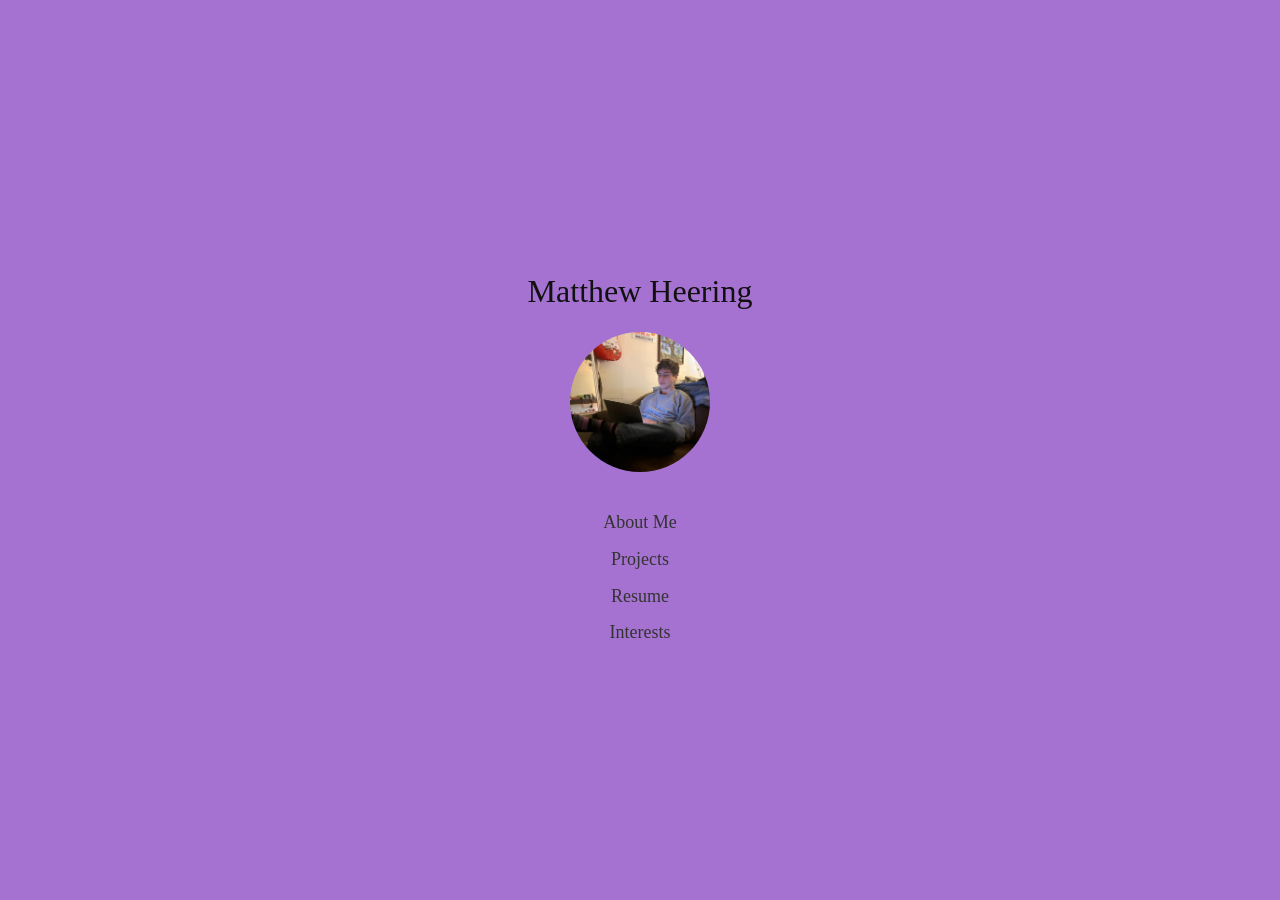
==== index.html @ 8bcc4b4b "fluids project" ====
<!DOCTYPE html>
<html lang="en">
<head>
  <meta charset="UTF-8">
  <title>Matthew Heering</title>

  <style>
    body {
      margin: 0;
      height: 100vh;
      display: flex;
      justify-content: center;
      align-items: center;
      font-family: "Times New Roman", Times, serif;
      background-color: #a672d1;
      color: #111;
      line-height: 1.6;
    }

    .container {
      text-align: center;
    }

    h1 {
      font-weight: 500;
      margin-bottom: 15px;
    }

    .headshot {
      width: 140px;
      height: 140px;
      object-fit: cover;
      border-radius: 50%;
      margin-bottom: 20px;
    }

    a {
      display: block;
      margin: 8px 0;
      text-decoration: none;
      color: #333;
      font-size: 18px;
      transition: 0.2s;
    }

    a:hover {
      color: #0077cc;
    }
  </style>
</head>

<body>
  <div class="container">
    <h1>Matthew Heering</h1>

    
    <img src="coding.jpeg" alt="Matthew Heering" class="headshot">

    <a href="about.html">About Me</a>
    <a href="projects/index.html">Projects</a>
    <a href="Resume/resume.html">Resume</a>
    <a href="interests.html">Interests</a>
  </div>
</body>
</html>
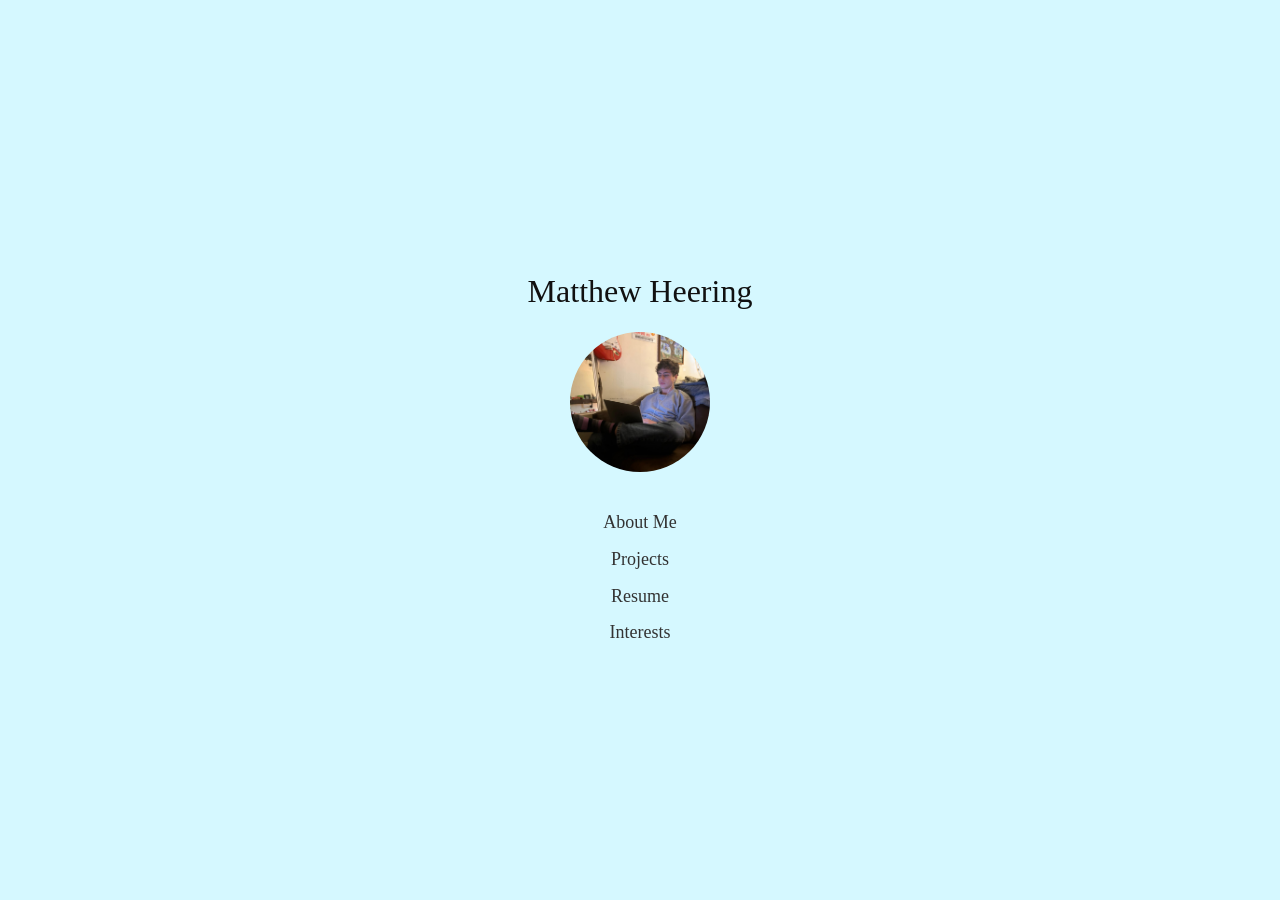
==== commit 713bb325: "photos" ====
--- a/index.html
+++ b/index.html
@@ -12,7 +12,7 @@
       justify-content: center;
       align-items: center;
       font-family: "Times New Roman", Times, serif;
-      background-color: #a672d1;
+      background-color: #d5f8ff;
       color: #111;
       line-height: 1.6;
     }
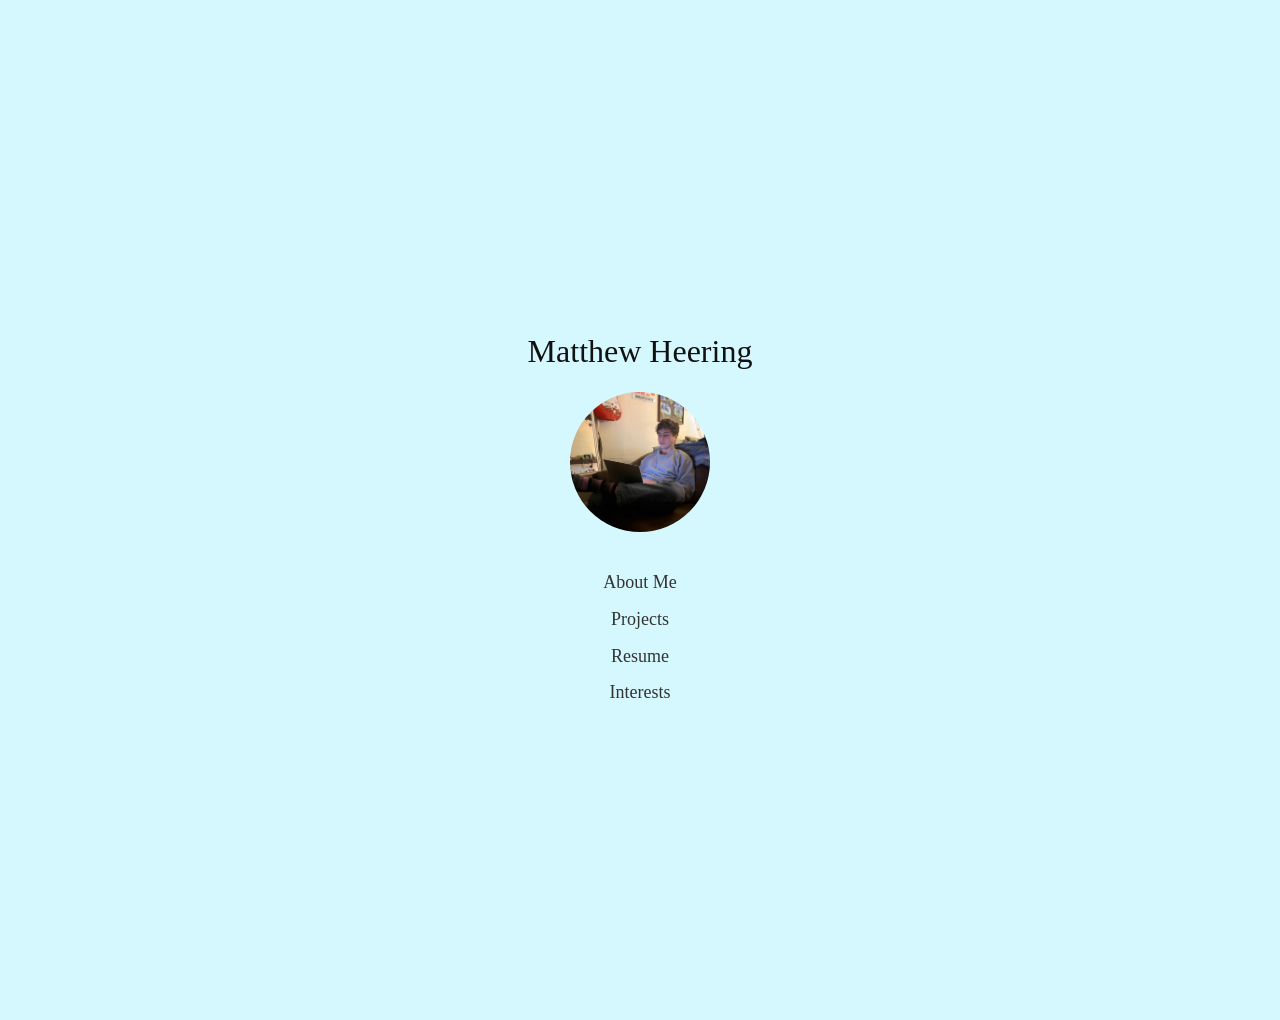
==== commit a7d20aaa: "sizing" ====
--- a/index.html
+++ b/index.html
@@ -7,7 +7,7 @@
   <style>
     body {
       margin: 0;
-      height: 100vh;
+      padding: 60px 20px;
       display: flex;
       justify-content: center;
       align-items: center;
@@ -15,6 +15,7 @@
       background-color: #d5f8ff;
       color: #111;
       line-height: 1.6;
+      min-height: 100vh;
     }
 
     .container {
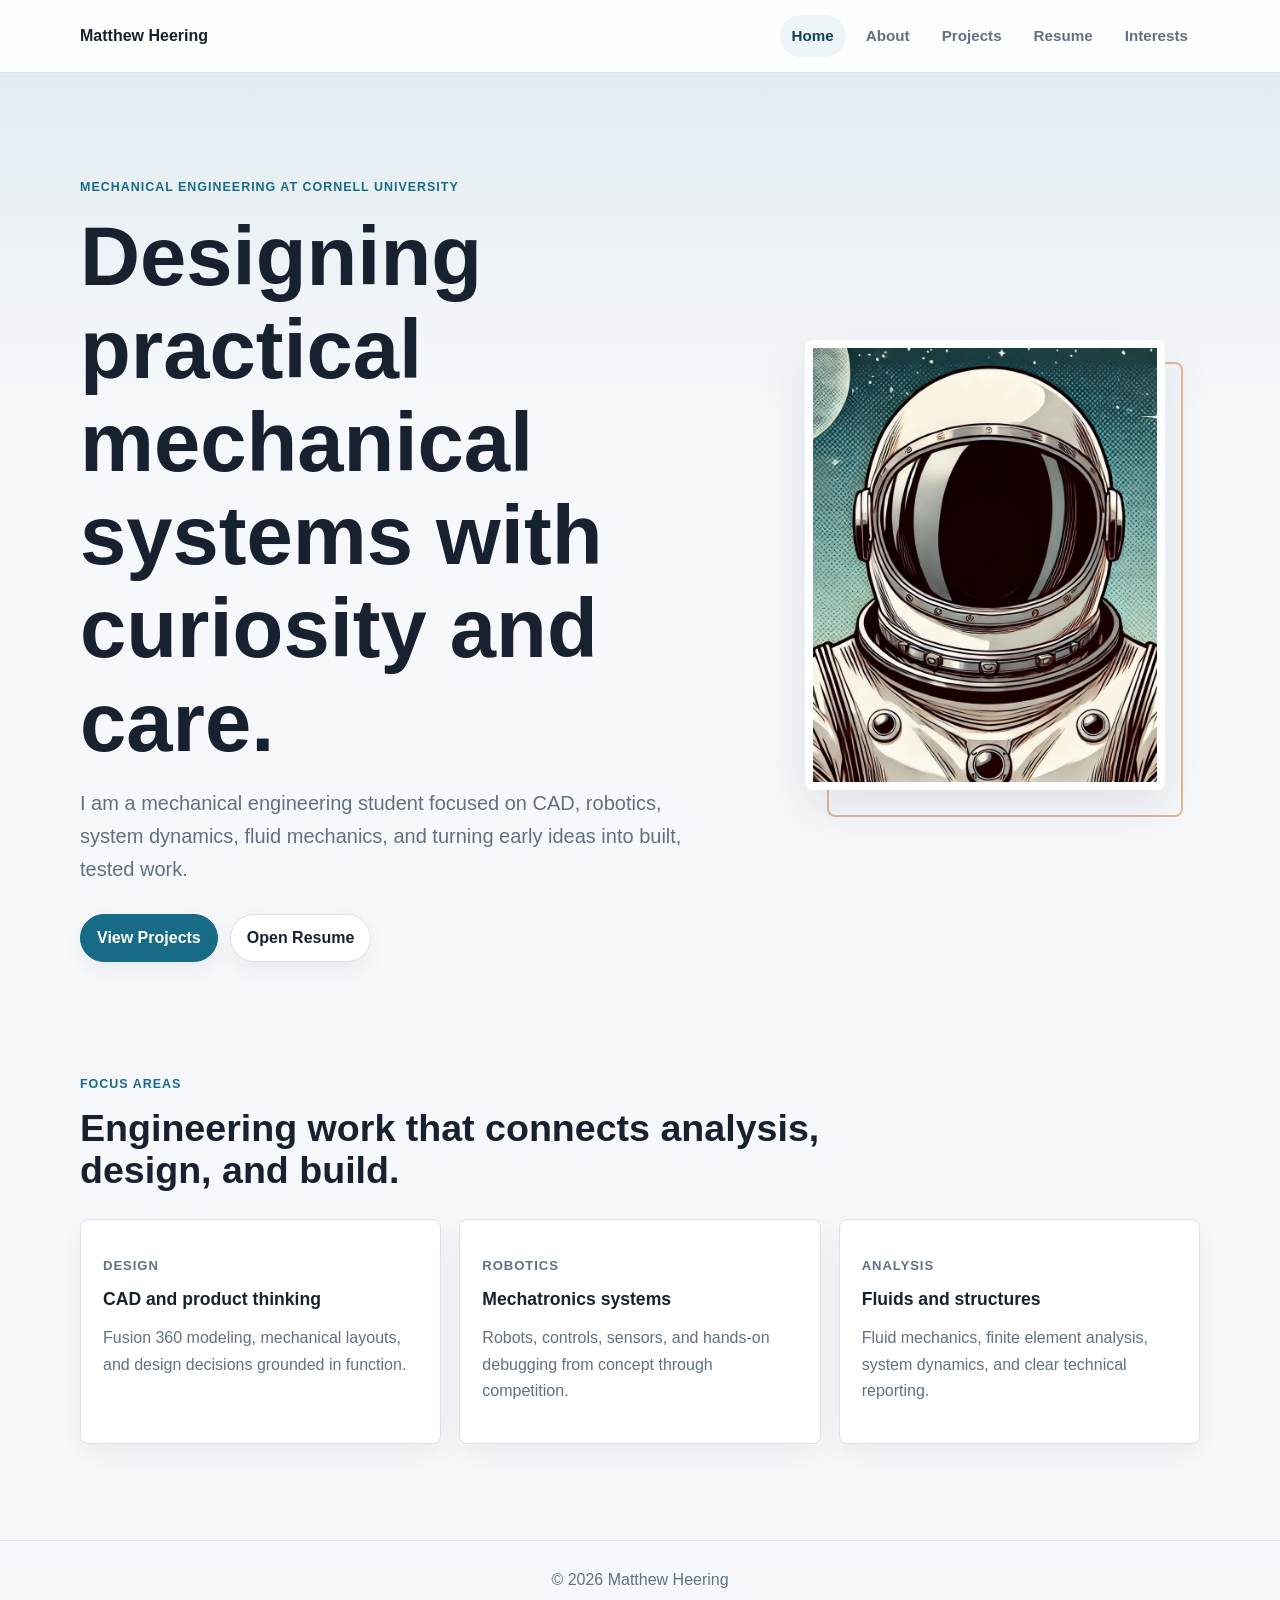
==== commit b80d3759: "Update" ====
--- a/index.html
+++ b/index.html
@@ -2,65 +2,68 @@
 <html lang="en">
 <head>
   <meta charset="UTF-8">
-  <title>Matthew Heering</title>
+  <meta name="viewport" content="width=device-width, initial-scale=1.0">
+  <title>Matthew Heering | Mechanical Engineering Portfolio</title>
+  <link rel="stylesheet" href="assets/css/main.css">
+</head>
+<body>
+  <nav class="site-nav" aria-label="Primary navigation">
+    <div class="nav-inner">
+      <a class="brand" href="index.html">Matthew Heering</a>
+      <div class="nav-links">
+        <a class="active" href="index.html">Home</a>
+        <a href="about.html">About</a>
+        <a href="projects/index.html">Projects</a>
+        <a href="Resume/resume.html">Resume</a>
+        <a href="interests.html">Interests</a>
+      </div>
+    </div>
+  </nav>
 
-  <style>
-    body {
-      margin: 0;
-      padding: 60px 20px;
-      display: flex;
-      justify-content: center;
-      align-items: center;
-      font-family: "Times New Roman", Times, serif;
-      background-color: #d5f8ff;
-      color: #111;
-      line-height: 1.6;
-      min-height: 100vh;
-    }
+  <main class="page-shell">
+    <section class="hero">
+      <div>
+        <p class="eyebrow">Mechanical engineering at Cornell University</p>
+        <h1>Designing practical mechanical systems with curiosity and care.</h1>
+        <p class="lead">
+          I am a mechanical engineering student focused on CAD, robotics, system dynamics,
+          fluid mechanics, and turning early ideas into built, tested work.
+        </p>
+        <div class="hero-actions">
+          <a class="button primary" href="projects/index.html">View Projects</a>
+          <a class="button" href="Resume/resume.html">Open Resume</a>
+        </div>
+      </div>
+      <div class="portrait-wrap">
+        <img class="portrait" src="images/profile-pic.jpg" alt="Matthew Heering">
+      </div>
+    </section>
 
-    .container {
-      text-align: center;
-    }
+    <section class="section" aria-labelledby="focus-heading">
+      <div class="section-header">
+        <p class="eyebrow">Focus areas</p>
+        <h2 id="focus-heading">Engineering work that connects analysis, design, and build.</h2>
+      </div>
+      <div class="grid">
+        <article class="card">
+          <p class="meta">Design</p>
+          <h3>CAD and product thinking</h3>
+          <p>Fusion 360 modeling, mechanical layouts, and design decisions grounded in function.</p>
+        </article>
+        <article class="card">
+          <p class="meta">Robotics</p>
+          <h3>Mechatronics systems</h3>
+          <p>Robots, controls, sensors, and hands-on debugging from concept through competition.</p>
+        </article>
+        <article class="card">
+          <p class="meta">Analysis</p>
+          <h3>Fluids and structures</h3>
+          <p>Fluid mechanics, finite element analysis, system dynamics, and clear technical reporting.</p>
+        </article>
+      </div>
+    </section>
+  </main>
 
-    h1 {
-      font-weight: 500;
-      margin-bottom: 15px;
-    }
-
-    .headshot {
-      width: 140px;
-      height: 140px;
-      object-fit: cover;
-      border-radius: 50%;
-      margin-bottom: 20px;
-    }
-
-    a {
-      display: block;
-      margin: 8px 0;
-      text-decoration: none;
-      color: #333;
-      font-size: 18px;
-      transition: 0.2s;
-    }
-
-    a:hover {
-      color: #0077cc;
-    }
-  </style>
-</head>
-
-<body>
-  <div class="container">
-    <h1>Matthew Heering</h1>
-
-    
-    <img src="coding.jpeg" alt="Matthew Heering" class="headshot">
-
-    <a href="about.html">About Me</a>
-    <a href="projects/index.html">Projects</a>
-    <a href="Resume/resume.html">Resume</a>
-    <a href="interests.html">Interests</a>
-  </div>
+  <footer class="site-footer">&copy; 2026 Matthew Heering</footer>
 </body>
-</html>+</html>
--- a/assets/css/main.css
+++ b/assets/css/main.css
@@ -0,0 +1,345 @@
+:root {
+  --bg: #f6f8fb;
+  --surface: #ffffff;
+  --surface-strong: #eef5f8;
+  --ink: #18212f;
+  --muted: #617083;
+  --line: #dbe3ea;
+  --brand: #176b87;
+  --brand-dark: #0d4256;
+  --accent: #cf7b35;
+  --shadow: 0 18px 50px rgba(24, 33, 47, 0.1);
+  --radius: 8px;
+}
+
+* {
+  box-sizing: border-box;
+}
+
+html {
+  scroll-behavior: smooth;
+}
+
+body {
+  margin: 0;
+  min-height: 100vh;
+  font-family: Inter, "Segoe UI", Arial, sans-serif;
+  color: var(--ink);
+  background:
+    linear-gradient(180deg, rgba(23, 107, 135, 0.1), transparent 420px),
+    var(--bg);
+  line-height: 1.65;
+}
+
+img,
+iframe {
+  max-width: 100%;
+}
+
+a {
+  color: var(--brand);
+  text-decoration: none;
+}
+
+a:hover {
+  color: var(--brand-dark);
+}
+
+.site-nav {
+  position: sticky;
+  top: 0;
+  z-index: 10;
+  background: rgba(255, 255, 255, 0.92);
+  border-bottom: 1px solid var(--line);
+  backdrop-filter: blur(14px);
+}
+
+.nav-inner {
+  width: min(1120px, calc(100% - 32px));
+  min-height: 72px;
+  margin: 0 auto;
+  display: flex;
+  align-items: center;
+  justify-content: space-between;
+  gap: 24px;
+}
+
+.brand {
+  font-weight: 800;
+  color: var(--ink);
+  letter-spacing: 0;
+}
+
+.nav-links {
+  display: flex;
+  align-items: center;
+  gap: 8px;
+  flex-wrap: wrap;
+  justify-content: flex-end;
+}
+
+.nav-links a {
+  padding: 8px 12px;
+  border-radius: 999px;
+  color: var(--muted);
+  font-size: 0.95rem;
+  font-weight: 650;
+}
+
+.nav-links a:hover,
+.nav-links a.active {
+  color: var(--brand-dark);
+  background: var(--surface-strong);
+}
+
+.page-shell {
+  width: min(1120px, calc(100% - 32px));
+  margin: 0 auto;
+  padding: 56px 0;
+}
+
+.hero {
+  display: grid;
+  grid-template-columns: minmax(0, 1.2fr) minmax(260px, 0.8fr);
+  gap: 44px;
+  align-items: center;
+  min-height: calc(100vh - 72px);
+  padding: 48px 0 72px;
+}
+
+.eyebrow {
+  margin: 0 0 12px;
+  color: var(--brand);
+  font-weight: 800;
+  text-transform: uppercase;
+  letter-spacing: 0.08em;
+  font-size: 0.78rem;
+}
+
+h1,
+h2,
+h3 {
+  line-height: 1.12;
+  letter-spacing: 0;
+}
+
+h1 {
+  margin: 0 0 18px;
+  font-size: clamp(2.45rem, 7vw, 5.2rem);
+}
+
+h2 {
+  margin: 0 0 16px;
+  font-size: clamp(1.55rem, 3vw, 2.35rem);
+}
+
+h3 {
+  margin: 0 0 8px;
+  font-size: 1.1rem;
+}
+
+.lead {
+  max-width: 680px;
+  margin: 0;
+  color: var(--muted);
+  font-size: clamp(1.05rem, 2vw, 1.25rem);
+}
+
+.hero-actions,
+.action-row {
+  display: flex;
+  gap: 12px;
+  flex-wrap: wrap;
+  margin-top: 28px;
+}
+
+.button {
+  display: inline-flex;
+  align-items: center;
+  justify-content: center;
+  min-height: 44px;
+  padding: 10px 16px;
+  border: 1px solid var(--line);
+  border-radius: 999px;
+  background: var(--surface);
+  color: var(--ink);
+  font-weight: 750;
+  box-shadow: 0 8px 24px rgba(24, 33, 47, 0.06);
+}
+
+.button.primary {
+  background: var(--brand);
+  border-color: var(--brand);
+  color: #fff;
+}
+
+.button:hover {
+  transform: translateY(-1px);
+  box-shadow: 0 12px 30px rgba(24, 33, 47, 0.1);
+}
+
+.portrait-wrap {
+  justify-self: center;
+  position: relative;
+}
+
+.portrait-wrap::after {
+  content: "";
+  position: absolute;
+  inset: 22px -18px -18px 22px;
+  border: 2px solid rgba(207, 123, 53, 0.5);
+  border-radius: var(--radius);
+  z-index: -1;
+}
+
+.portrait {
+  width: min(360px, 78vw);
+  aspect-ratio: 4 / 5;
+  object-fit: cover;
+  border-radius: var(--radius);
+  border: 8px solid var(--surface);
+  box-shadow: var(--shadow);
+}
+
+.section {
+  padding: 40px 0;
+}
+
+.section-header {
+  max-width: 760px;
+  margin-bottom: 28px;
+}
+
+.grid {
+  display: grid;
+  grid-template-columns: repeat(3, minmax(0, 1fr));
+  gap: 18px;
+}
+
+.project-grid {
+  grid-template-columns: repeat(2, minmax(0, 1fr));
+}
+
+.card,
+.project-card {
+  display: block;
+  height: 100%;
+  background: var(--surface);
+  border: 1px solid var(--line);
+  border-radius: var(--radius);
+  overflow: hidden;
+  color: var(--ink);
+  box-shadow: 0 10px 30px rgba(24, 33, 47, 0.06);
+}
+
+.card {
+  padding: 22px;
+}
+
+.card p,
+.project-card p,
+.prose p {
+  color: var(--muted);
+}
+
+.project-card img {
+  width: 100%;
+  aspect-ratio: 16 / 10;
+  object-fit: cover;
+  display: block;
+}
+
+.project-card-body {
+  padding: 18px;
+}
+
+.project-card:hover,
+.card:hover {
+  transform: translateY(-4px);
+  box-shadow: var(--shadow);
+}
+
+.meta {
+  color: var(--accent);
+  font-weight: 800;
+  font-size: 0.82rem;
+  text-transform: uppercase;
+  letter-spacing: 0.07em;
+}
+
+.prose {
+  max-width: 780px;
+  margin: 0 auto;
+  font-size: 1.05rem;
+}
+
+.prose h1 {
+  font-size: clamp(2rem, 5vw, 3.6rem);
+}
+
+.project-hero-image,
+.project-image {
+  width: 100%;
+  margin: 26px 0;
+  border-radius: var(--radius);
+  border: 1px solid var(--line);
+  box-shadow: var(--shadow);
+}
+
+.image-stack img {
+  width: 100%;
+  margin: 12px 0 24px;
+  border: 1px solid var(--line);
+  border-radius: var(--radius);
+  background: #fff;
+}
+
+.pdf-frame,
+.resume-frame {
+  width: 100%;
+  min-height: 78vh;
+  border: 1px solid var(--line);
+  border-radius: var(--radius);
+  background: #fff;
+  box-shadow: var(--shadow);
+}
+
+.site-footer {
+  border-top: 1px solid var(--line);
+  padding: 26px 16px;
+  color: var(--muted);
+  text-align: center;
+}
+
+@media (max-width: 760px) {
+  .nav-inner {
+    min-height: auto;
+    padding: 16px 0;
+    align-items: flex-start;
+    flex-direction: column;
+    gap: 12px;
+  }
+
+  .nav-links {
+    justify-content: flex-start;
+  }
+
+  .hero {
+    grid-template-columns: 1fr;
+    min-height: auto;
+    padding-top: 36px;
+  }
+
+  .portrait-wrap {
+    justify-self: start;
+  }
+
+  .grid,
+  .project-grid {
+    grid-template-columns: 1fr;
+  }
+
+  .page-shell {
+    padding: 36px 0;
+  }
+}
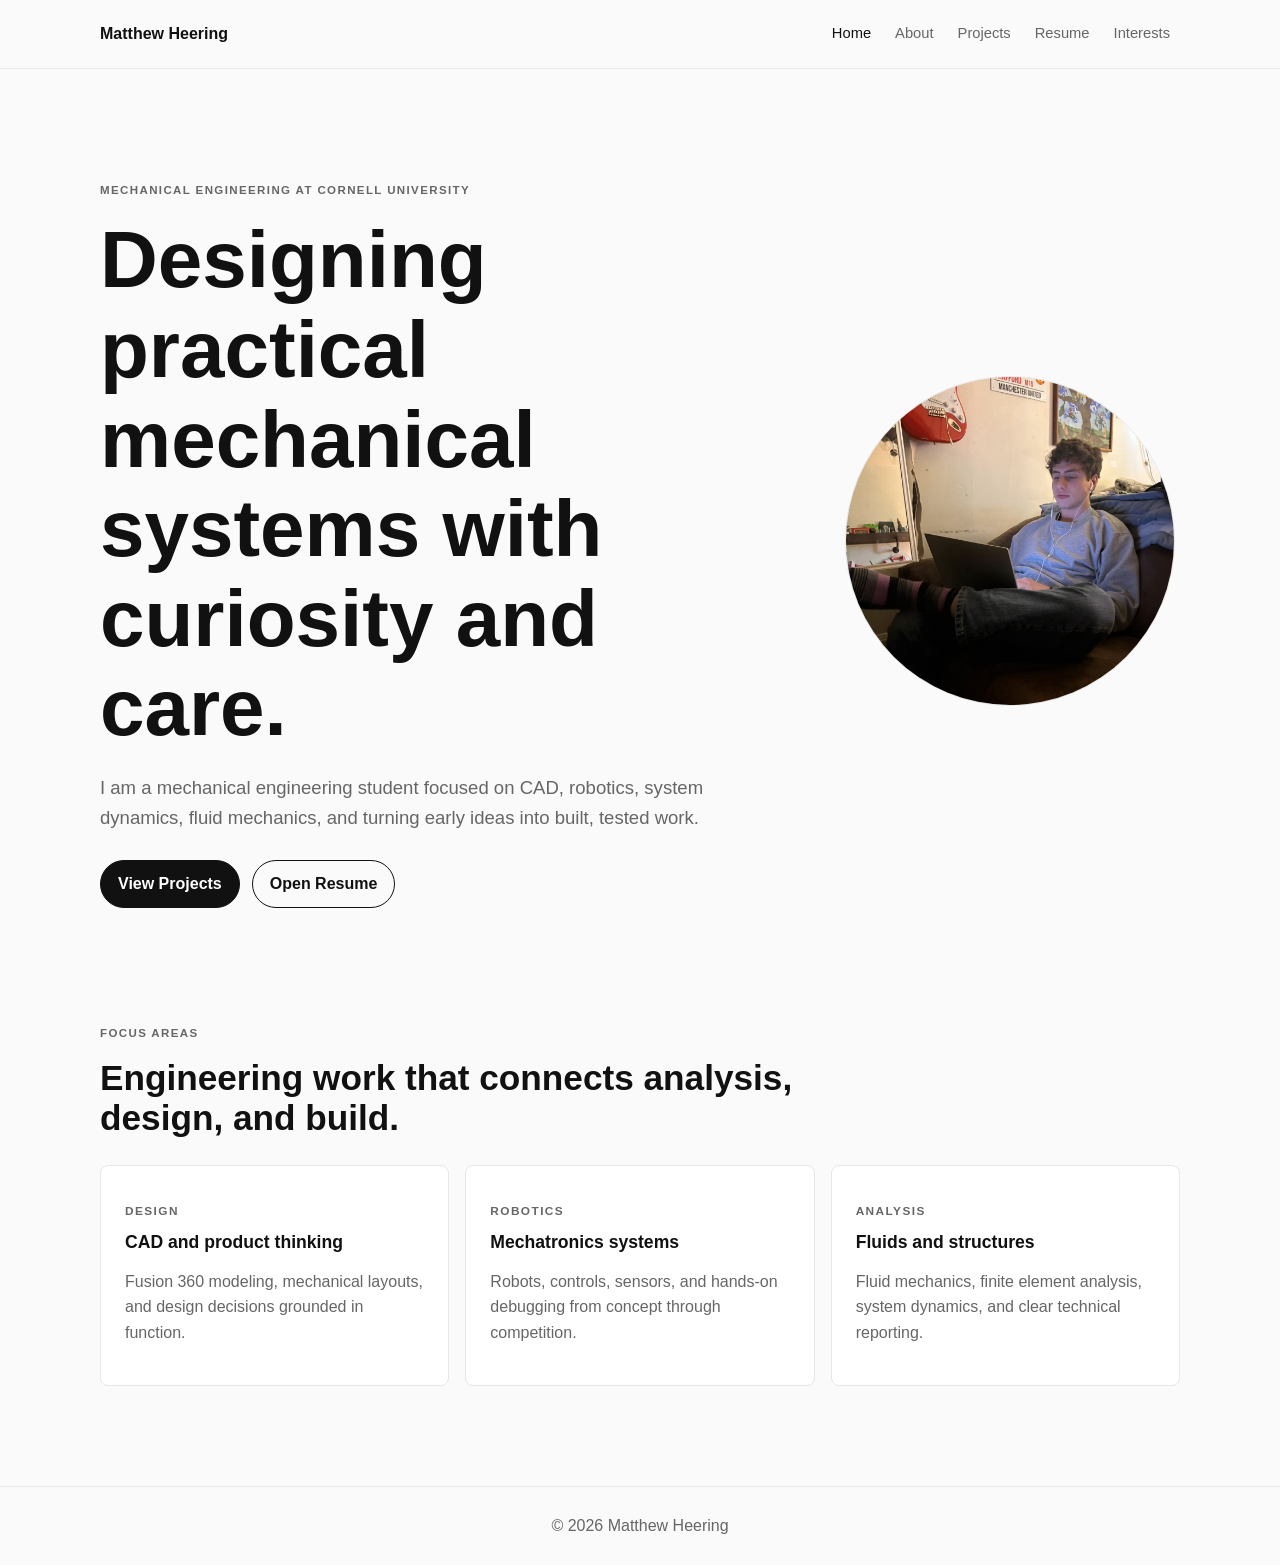
==== commit b678b82b: "mibimalist" ====
--- a/index.html
+++ b/index.html
@@ -35,7 +35,7 @@
         </div>
       </div>
       <div class="portrait-wrap">
-        <img class="portrait" src="images/profile-pic.jpg" alt="Matthew Heering">
+        <img class="portrait" src="coding.jpeg" alt="Matthew Heering">
       </div>
     </section>
 
--- a/assets/css/main.css
+++ b/assets/css/main.css
@@ -1,14 +1,14 @@
 :root {
-  --bg: #f6f8fb;
+  --bg: #fafafa;
   --surface: #ffffff;
-  --surface-strong: #eef5f8;
-  --ink: #18212f;
-  --muted: #617083;
-  --line: #dbe3ea;
-  --brand: #176b87;
-  --brand-dark: #0d4256;
-  --accent: #cf7b35;
-  --shadow: 0 18px 50px rgba(24, 33, 47, 0.1);
+  --surface-strong: #f2f2f2;
+  --ink: #111111;
+  --muted: #666666;
+  --line: #e7e7e7;
+  --brand: #111111;
+  --brand-dark: #000000;
+  --accent: #8a8a8a;
+  --shadow: 0 18px 45px rgba(0, 0, 0, 0.06);
   --radius: 8px;
 }
 
@@ -25,10 +25,8 @@
   min-height: 100vh;
   font-family: Inter, "Segoe UI", Arial, sans-serif;
   color: var(--ink);
-  background:
-    linear-gradient(180deg, rgba(23, 107, 135, 0.1), transparent 420px),
-    var(--bg);
-  line-height: 1.65;
+  background: var(--bg);
+  line-height: 1.6;
 }
 
 img,
@@ -49,14 +47,14 @@
   position: sticky;
   top: 0;
   z-index: 10;
-  background: rgba(255, 255, 255, 0.92);
+  background: rgba(250, 250, 250, 0.9);
   border-bottom: 1px solid var(--line);
-  backdrop-filter: blur(14px);
+  backdrop-filter: blur(16px);
 }
 
 .nav-inner {
-  width: min(1120px, calc(100% - 32px));
-  min-height: 72px;
+  width: min(1080px, calc(100% - 40px));
+  min-height: 68px;
   margin: 0 auto;
   display: flex;
   align-items: center;
@@ -65,7 +63,7 @@
 }
 
 .brand {
-  font-weight: 800;
+  font-weight: 700;
   color: var(--ink);
   letter-spacing: 0;
 }
@@ -73,47 +71,47 @@
 .nav-links {
   display: flex;
   align-items: center;
-  gap: 8px;
+  gap: 4px;
   flex-wrap: wrap;
   justify-content: flex-end;
 }
 
 .nav-links a {
-  padding: 8px 12px;
+  padding: 7px 10px;
   border-radius: 999px;
   color: var(--muted);
-  font-size: 0.95rem;
-  font-weight: 650;
+  font-size: 0.92rem;
+  font-weight: 500;
 }
 
 .nav-links a:hover,
 .nav-links a.active {
-  color: var(--brand-dark);
-  background: var(--surface-strong);
+  color: var(--ink);
+  background: transparent;
 }
 
 .page-shell {
-  width: min(1120px, calc(100% - 32px));
+  width: min(1080px, calc(100% - 40px));
   margin: 0 auto;
-  padding: 56px 0;
+  padding: 56px 0 64px;
 }
 
 .hero {
   display: grid;
-  grid-template-columns: minmax(0, 1.2fr) minmax(260px, 0.8fr);
-  gap: 44px;
+  grid-template-columns: minmax(0, 1fr) minmax(220px, 340px);
+  gap: 72px;
   align-items: center;
-  min-height: calc(100vh - 72px);
-  padding: 48px 0 72px;
+  min-height: calc(100vh - 68px);
+  padding: 56px 0 80px;
 }
 
 .eyebrow {
-  margin: 0 0 12px;
-  color: var(--brand);
-  font-weight: 800;
+  margin: 0 0 16px;
+  color: var(--muted);
+  font-weight: 600;
   text-transform: uppercase;
-  letter-spacing: 0.08em;
-  font-size: 0.78rem;
+  letter-spacing: 0.12em;
+  font-size: 0.72rem;
 }
 
 h1,
@@ -124,25 +122,28 @@
 }
 
 h1 {
-  margin: 0 0 18px;
-  font-size: clamp(2.45rem, 7vw, 5.2rem);
+  margin: 0 0 20px;
+  font-size: clamp(2.45rem, 7vw, 5rem);
+  font-weight: 720;
 }
 
 h2 {
   margin: 0 0 16px;
-  font-size: clamp(1.55rem, 3vw, 2.35rem);
+  font-size: clamp(1.45rem, 3vw, 2.2rem);
+  font-weight: 680;
 }
 
 h3 {
   margin: 0 0 8px;
   font-size: 1.1rem;
+  font-weight: 680;
 }
 
 .lead {
   max-width: 680px;
   margin: 0;
   color: var(--muted);
-  font-size: clamp(1.05rem, 2vw, 1.25rem);
+  font-size: clamp(1rem, 2vw, 1.16rem);
 }
 
 .hero-actions,
@@ -158,51 +159,42 @@
   align-items: center;
   justify-content: center;
   min-height: 44px;
-  padding: 10px 16px;
-  border: 1px solid var(--line);
+  padding: 10px 17px;
+  border: 1px solid var(--ink);
   border-radius: 999px;
-  background: var(--surface);
-  color: var(--ink);
-  font-weight: 750;
-  box-shadow: 0 8px 24px rgba(24, 33, 47, 0.06);
+  background: transparent;
+  color: var(--ink);
+  font-weight: 600;
+  box-shadow: none;
 }
 
 .button.primary {
-  background: var(--brand);
-  border-color: var(--brand);
+  background: var(--ink);
+  border-color: var(--ink);
   color: #fff;
 }
 
 .button:hover {
   transform: translateY(-1px);
-  box-shadow: 0 12px 30px rgba(24, 33, 47, 0.1);
+  box-shadow: none;
 }
 
 .portrait-wrap {
   justify-self: center;
-  position: relative;
-}
-
-.portrait-wrap::after {
-  content: "";
-  position: absolute;
-  inset: 22px -18px -18px 22px;
-  border: 2px solid rgba(207, 123, 53, 0.5);
-  border-radius: var(--radius);
-  z-index: -1;
 }
 
 .portrait {
-  width: min(360px, 78vw);
-  aspect-ratio: 4 / 5;
+  width: min(330px, 78vw);
+  aspect-ratio: 1;
   object-fit: cover;
-  border-radius: var(--radius);
-  border: 8px solid var(--surface);
-  box-shadow: var(--shadow);
+  border-radius: 50%;
+  border: 1px solid var(--line);
+  box-shadow: none;
+  filter: grayscale(8%);
 }
 
 .section {
-  padding: 40px 0;
+  padding: 36px 0;
 }
 
 .section-header {
@@ -213,7 +205,7 @@
 .grid {
   display: grid;
   grid-template-columns: repeat(3, minmax(0, 1fr));
-  gap: 18px;
+  gap: 16px;
 }
 
 .project-grid {
@@ -229,11 +221,11 @@
   border-radius: var(--radius);
   overflow: hidden;
   color: var(--ink);
-  box-shadow: 0 10px 30px rgba(24, 33, 47, 0.06);
+  box-shadow: none;
 }
 
 .card {
-  padding: 22px;
+  padding: 24px;
 }
 
 .card p,
@@ -250,21 +242,22 @@
 }
 
 .project-card-body {
-  padding: 18px;
+  padding: 20px;
 }
 
 .project-card:hover,
 .card:hover {
-  transform: translateY(-4px);
-  box-shadow: var(--shadow);
+  transform: translateY(-2px);
+  border-color: #cfcfcf;
+  box-shadow: none;
 }
 
 .meta {
   color: var(--accent);
-  font-weight: 800;
-  font-size: 0.82rem;
+  font-weight: 600;
+  font-size: 0.74rem;
   text-transform: uppercase;
-  letter-spacing: 0.07em;
+  letter-spacing: 0.12em;
 }
 
 .prose {
@@ -283,7 +276,7 @@
   margin: 26px 0;
   border-radius: var(--radius);
   border: 1px solid var(--line);
-  box-shadow: var(--shadow);
+  box-shadow: none;
 }
 
 .image-stack img {
@@ -301,7 +294,7 @@
   border: 1px solid var(--line);
   border-radius: var(--radius);
   background: #fff;
-  box-shadow: var(--shadow);
+  box-shadow: none;
 }
 
 .site-footer {
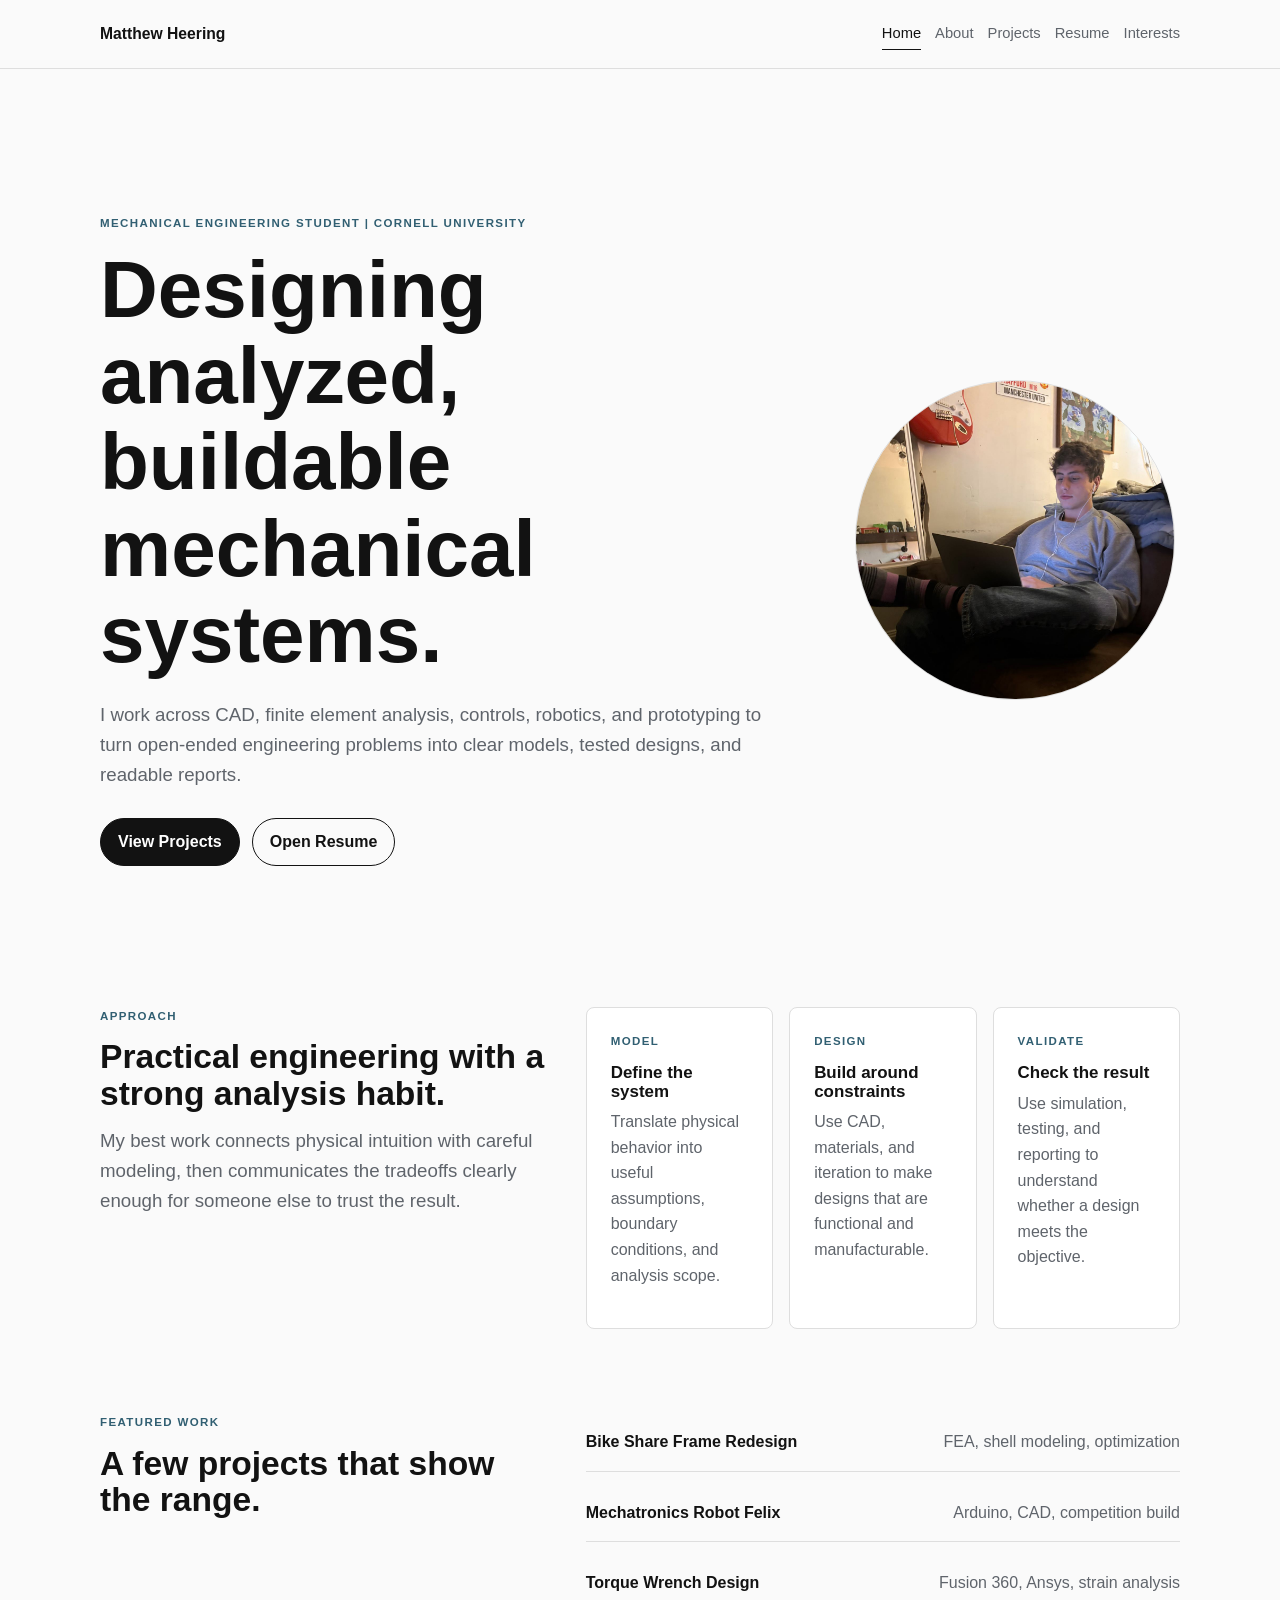
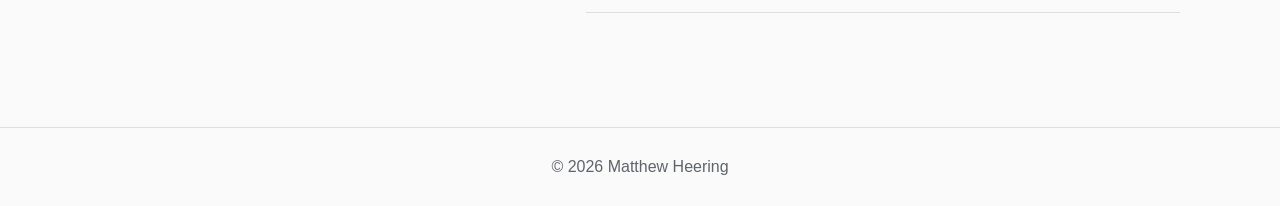
==== commit 361bf914: "Stylized" ====
--- a/index.html
+++ b/index.html
@@ -3,6 +3,7 @@
 <head>
   <meta charset="UTF-8">
   <meta name="viewport" content="width=device-width, initial-scale=1.0">
+  <meta name="description" content="Mechanical engineering portfolio for Matthew Heering, featuring CAD, FEA, robotics, fluid mechanics, and system dynamics projects.">
   <title>Matthew Heering | Mechanical Engineering Portfolio</title>
   <link rel="stylesheet" href="assets/css/main.css">
 </head>
@@ -21,13 +22,13 @@
   </nav>
 
   <main class="page-shell">
-    <section class="hero">
-      <div>
-        <p class="eyebrow">Mechanical engineering at Cornell University</p>
-        <h1>Designing practical mechanical systems with curiosity and care.</h1>
+    <section class="hero" aria-labelledby="home-heading">
+      <div class="hero-copy">
+        <p class="eyebrow">Mechanical engineering student | Cornell University</p>
+        <h1 id="home-heading">Designing analyzed, buildable mechanical systems.</h1>
         <p class="lead">
-          I am a mechanical engineering student focused on CAD, robotics, system dynamics,
-          fluid mechanics, and turning early ideas into built, tested work.
+          I work across CAD, finite element analysis, controls, robotics, and prototyping to turn
+          open-ended engineering problems into clear models, tested designs, and readable reports.
         </p>
         <div class="hero-actions">
           <a class="button primary" href="projects/index.html">View Projects</a>
@@ -39,27 +40,49 @@
       </div>
     </section>
 
-    <section class="section" aria-labelledby="focus-heading">
+    <section class="section split-section" aria-labelledby="approach-heading">
       <div class="section-header">
-        <p class="eyebrow">Focus areas</p>
-        <h2 id="focus-heading">Engineering work that connects analysis, design, and build.</h2>
+        <p class="eyebrow">Approach</p>
+        <h2 id="approach-heading">Practical engineering with a strong analysis habit.</h2>
+        <p class="lead">
+          My best work connects physical intuition with careful modeling, then communicates the
+          tradeoffs clearly enough for someone else to trust the result.
+        </p>
       </div>
       <div class="grid">
         <article class="card">
-          <p class="meta">Design</p>
-          <h3>CAD and product thinking</h3>
-          <p>Fusion 360 modeling, mechanical layouts, and design decisions grounded in function.</p>
+          <p class="meta">Model</p>
+          <h3>Define the system</h3>
+          <p>Translate physical behavior into useful assumptions, boundary conditions, and analysis scope.</p>
         </article>
         <article class="card">
-          <p class="meta">Robotics</p>
-          <h3>Mechatronics systems</h3>
-          <p>Robots, controls, sensors, and hands-on debugging from concept through competition.</p>
+          <p class="meta">Design</p>
+          <h3>Build around constraints</h3>
+          <p>Use CAD, materials, and iteration to make designs that are functional and manufacturable.</p>
         </article>
         <article class="card">
-          <p class="meta">Analysis</p>
-          <h3>Fluids and structures</h3>
-          <p>Fluid mechanics, finite element analysis, system dynamics, and clear technical reporting.</p>
+          <p class="meta">Validate</p>
+          <h3>Check the result</h3>
+          <p>Use simulation, testing, and reporting to understand whether a design meets the objective.</p>
         </article>
+      </div>
+    </section>
+
+    <section class="section split-section" aria-labelledby="featured-heading">
+      <div class="section-header">
+        <p class="eyebrow">Featured work</p>
+        <h2 id="featured-heading">A few projects that show the range.</h2>
+      </div>
+      <div class="link-list">
+        <a class="text-link" href="projects/Bike Share Simulation/index.html">
+          Bike Share Frame Redesign <span>FEA, shell modeling, optimization</span>
+        </a>
+        <a class="text-link" href="projects/Mechatronics-Robot/index.html">
+          Mechatronics Robot Felix <span>Arduino, CAD, competition build</span>
+        </a>
+        <a class="text-link" href="projects/Torque Wrench/index.html">
+          Torque Wrench Design <span>Fusion 360, Ansys, strain analysis</span>
+        </a>
       </div>
     </section>
   </main>
--- a/assets/css/main.css
+++ b/assets/css/main.css
@@ -1,15 +1,15 @@
 :root {
   --bg: #fafafa;
   --surface: #ffffff;
-  --surface-strong: #f2f2f2;
-  --ink: #111111;
-  --muted: #666666;
-  --line: #e7e7e7;
-  --brand: #111111;
-  --brand-dark: #000000;
-  --accent: #8a8a8a;
-  --shadow: 0 18px 45px rgba(0, 0, 0, 0.06);
+  --surface-muted: #f4f4f3;
+  --ink: #121212;
+  --muted: #5f646b;
+  --soft: #8b9097;
+  --line: #dedede;
+  --line-strong: #c8c8c8;
+  --accent: #315f72;
   --radius: 8px;
+  --max: 1080px;
 }
 
 * {
@@ -34,26 +34,36 @@
   max-width: 100%;
 }
 
+img {
+  display: block;
+}
+
 a {
-  color: var(--brand);
+  color: var(--ink);
   text-decoration: none;
 }
 
 a:hover {
-  color: var(--brand-dark);
+  color: var(--accent);
+}
+
+a:focus-visible,
+button:focus-visible {
+  outline: 2px solid var(--accent);
+  outline-offset: 4px;
 }
 
 .site-nav {
   position: sticky;
   top: 0;
   z-index: 10;
-  background: rgba(250, 250, 250, 0.9);
+  background: rgba(250, 250, 250, 0.92);
   border-bottom: 1px solid var(--line);
   backdrop-filter: blur(16px);
 }
 
 .nav-inner {
-  width: min(1080px, calc(100% - 40px));
+  width: min(var(--max), calc(100% - 40px));
   min-height: 68px;
   margin: 0 auto;
   display: flex;
@@ -63,87 +73,99 @@
 }
 
 .brand {
-  font-weight: 700;
-  color: var(--ink);
+  color: var(--ink);
+  font-size: 0.98rem;
+  font-weight: 720;
   letter-spacing: 0;
 }
 
 .nav-links {
   display: flex;
   align-items: center;
-  gap: 4px;
+  justify-content: flex-end;
+  gap: 14px;
   flex-wrap: wrap;
-  justify-content: flex-end;
 }
 
 .nav-links a {
-  padding: 7px 10px;
-  border-radius: 999px;
+  padding: 4px 0;
+  border-bottom: 1px solid transparent;
   color: var(--muted);
   font-size: 0.92rem;
-  font-weight: 500;
+  font-weight: 520;
 }
 
 .nav-links a:hover,
 .nav-links a.active {
-  color: var(--ink);
-  background: transparent;
+  border-color: var(--ink);
+  color: var(--ink);
 }
 
 .page-shell {
-  width: min(1080px, calc(100% - 40px));
+  width: min(var(--max), calc(100% - 40px));
   margin: 0 auto;
-  padding: 56px 0 64px;
+  padding: 64px 0 72px;
 }
 
 .hero {
+  min-height: calc(100vh - 68px);
+  padding: 54px 0 72px;
   display: grid;
-  grid-template-columns: minmax(0, 1fr) minmax(220px, 340px);
+  grid-template-columns: minmax(0, 1fr) minmax(220px, 330px);
   gap: 72px;
   align-items: center;
-  min-height: calc(100vh - 68px);
-  padding: 56px 0 80px;
-}
-
-.eyebrow {
-  margin: 0 0 16px;
-  color: var(--muted);
-  font-weight: 600;
+}
+
+.hero-copy {
+  max-width: 720px;
+}
+
+.eyebrow,
+.meta {
+  margin: 0 0 14px;
+  color: var(--accent);
+  font-size: 0.72rem;
+  font-weight: 680;
+  letter-spacing: 0.12em;
   text-transform: uppercase;
-  letter-spacing: 0.12em;
-  font-size: 0.72rem;
 }
 
 h1,
 h2,
 h3 {
-  line-height: 1.12;
+  margin-top: 0;
+  color: var(--ink);
+  line-height: 1.08;
   letter-spacing: 0;
 }
 
 h1 {
-  margin: 0 0 20px;
+  margin-bottom: 22px;
   font-size: clamp(2.45rem, 7vw, 5rem);
   font-weight: 720;
 }
 
 h2 {
-  margin: 0 0 16px;
-  font-size: clamp(1.45rem, 3vw, 2.2rem);
+  margin-bottom: 14px;
+  font-size: clamp(1.45rem, 3vw, 2.1rem);
   font-weight: 680;
 }
 
 h3 {
-  margin: 0 0 8px;
-  font-size: 1.1rem;
+  margin-bottom: 8px;
+  font-size: 1.06rem;
   font-weight: 680;
 }
 
+p {
+  margin-top: 0;
+}
+
 .lead {
-  max-width: 680px;
+  max-width: 700px;
   margin: 0;
   color: var(--muted);
-  font-size: clamp(1rem, 2vw, 1.16rem);
+  font-size: clamp(1rem, 2vw, 1.17rem);
 }
 
 .hero-actions,
@@ -156,27 +178,24 @@
 
 .button {
   display: inline-flex;
+  min-height: 44px;
   align-items: center;
   justify-content: center;
-  min-height: 44px;
   padding: 10px 17px;
   border: 1px solid var(--ink);
   border-radius: 999px;
   background: transparent;
   color: var(--ink);
-  font-weight: 600;
-  box-shadow: none;
+  font-weight: 620;
 }
 
 .button.primary {
   background: var(--ink);
-  border-color: var(--ink);
   color: #fff;
 }
 
 .button:hover {
   transform: translateY(-1px);
-  box-shadow: none;
 }
 
 .portrait-wrap {
@@ -184,22 +203,28 @@
 }
 
 .portrait {
-  width: min(330px, 78vw);
+  width: min(320px, 78vw);
   aspect-ratio: 1;
   object-fit: cover;
+  border: 1px solid var(--line);
   border-radius: 50%;
-  border: 1px solid var(--line);
-  box-shadow: none;
   filter: grayscale(8%);
 }
 
 .section {
-  padding: 36px 0;
+  padding: 42px 0;
 }
 
 .section-header {
   max-width: 760px;
   margin-bottom: 28px;
+}
+
+.split-section {
+  display: grid;
+  grid-template-columns: minmax(0, 0.75fr) minmax(0, 1fr);
+  gap: 40px;
+  align-items: start;
 }
 
 .grid {
@@ -213,32 +238,41 @@
 }
 
 .card,
-.project-card {
+.project-card,
+.fact {
   display: block;
   height: 100%;
-  background: var(--surface);
   border: 1px solid var(--line);
   border-radius: var(--radius);
+  background: var(--surface);
+  color: var(--ink);
   overflow: hidden;
-  color: var(--ink);
-  box-shadow: none;
-}
-
-.card {
+}
+
+.card,
+.fact {
   padding: 24px;
 }
 
 .card p,
 .project-card p,
+.fact p,
 .prose p {
   color: var(--muted);
+}
+
+.card .meta,
+.project-card .meta,
+.fact .meta,
+.prose .meta {
+  color: var(--accent);
 }
 
 .project-card img {
   width: 100%;
   aspect-ratio: 16 / 10;
   object-fit: cover;
-  display: block;
+  border-bottom: 1px solid var(--line);
 }
 
 .project-card-body {
@@ -247,41 +281,42 @@
 
 .project-card:hover,
 .card:hover {
+  border-color: var(--line-strong);
   transform: translateY(-2px);
-  border-color: #cfcfcf;
-  box-shadow: none;
-}
-
-.meta {
-  color: var(--accent);
-  font-weight: 600;
-  font-size: 0.74rem;
-  text-transform: uppercase;
-  letter-spacing: 0.12em;
 }
 
 .prose {
-  max-width: 780px;
+  max-width: 800px;
   margin: 0 auto;
   font-size: 1.05rem;
 }
 
 .prose h1 {
-  font-size: clamp(2rem, 5vw, 3.6rem);
+  font-size: clamp(2rem, 5vw, 3.55rem);
 }
 
 .project-hero-image,
 .project-image {
   width: 100%;
-  margin: 26px 0;
+  margin: 28px 0;
+  border: 1px solid var(--line);
   border-radius: var(--radius);
-  border: 1px solid var(--line);
-  box-shadow: none;
-}
-
-.image-stack img {
+  background: var(--surface);
+}
+
+.image-stack {
+  display: grid;
+  gap: 18px;
+}
+
+.result-block {
+  padding-top: 10px;
+  border-top: 1px solid var(--line);
+}
+
+.result-block img {
   width: 100%;
-  margin: 12px 0 24px;
+  margin-top: 12px;
   border: 1px solid var(--line);
   border-radius: var(--radius);
   background: #fff;
@@ -294,7 +329,26 @@
   border: 1px solid var(--line);
   border-radius: var(--radius);
   background: #fff;
-  box-shadow: none;
+}
+
+.link-list {
+  display: grid;
+  gap: 12px;
+}
+
+.text-link {
+  display: flex;
+  justify-content: space-between;
+  gap: 16px;
+  padding: 16px 0;
+  border-bottom: 1px solid var(--line);
+  color: var(--ink);
+  font-weight: 620;
+}
+
+.text-link span {
+  color: var(--muted);
+  font-weight: 460;
 }
 
 .site-footer {
@@ -304,7 +358,7 @@
   text-align: center;
 }
 
-@media (max-width: 760px) {
+@media (max-width: 820px) {
   .nav-inner {
     min-height: auto;
     padding: 16px 0;
@@ -317,8 +371,13 @@
     justify-content: flex-start;
   }
 
+  .hero,
+  .split-section {
+    grid-template-columns: 1fr;
+    gap: 32px;
+  }
+
   .hero {
-    grid-template-columns: 1fr;
     min-height: auto;
     padding-top: 36px;
   }
@@ -333,6 +392,11 @@
   }
 
   .page-shell {
-    padding: 36px 0;
-  }
-}
+    width: min(var(--max), calc(100% - 32px));
+    padding: 42px 0 56px;
+  }
+
+  .text-link {
+    display: block;
+  }
+}
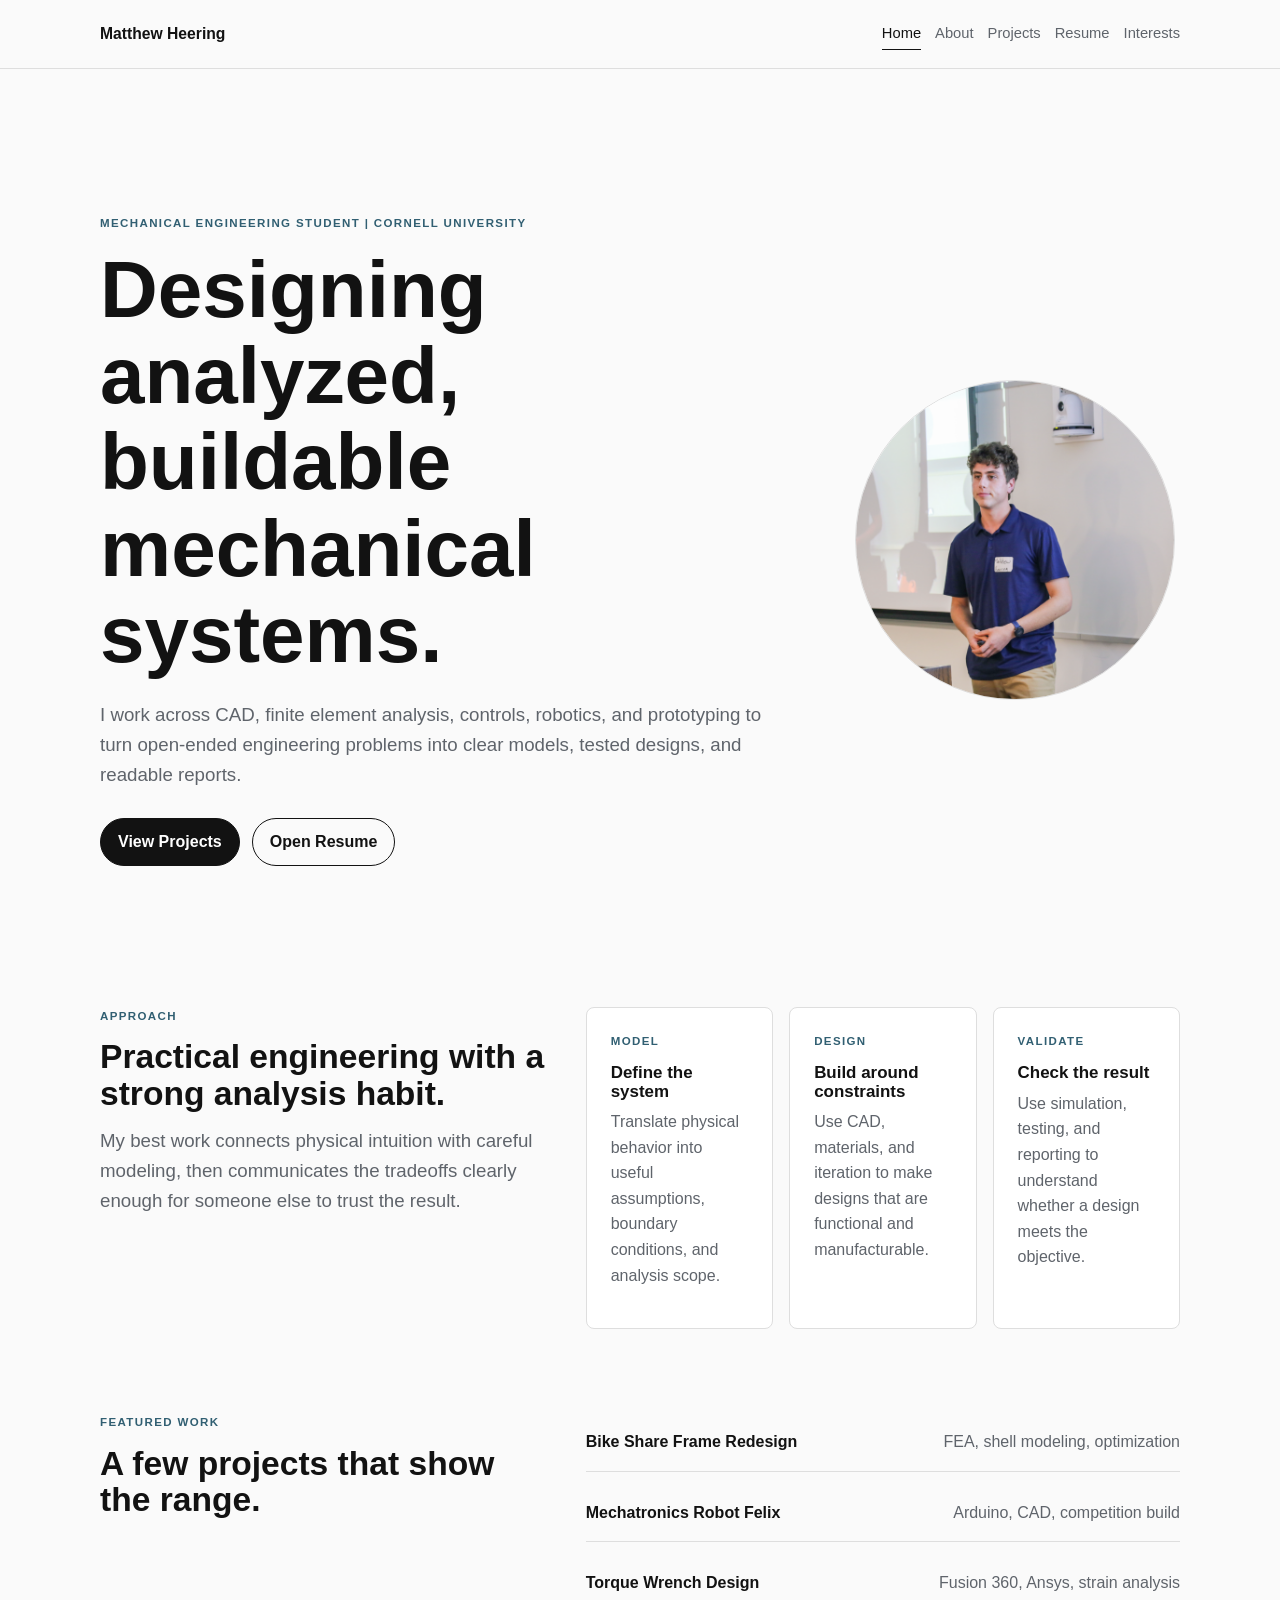
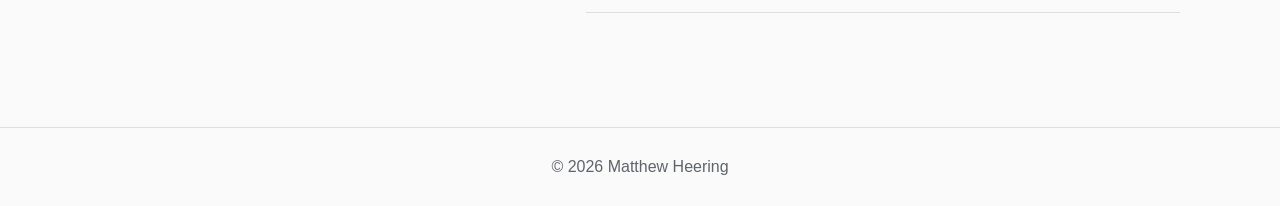
==== commit 350ee02d: "Update portfolio profile photo" ====
--- a/index.html
+++ b/index.html
@@ -36,7 +36,7 @@
         </div>
       </div>
       <div class="portrait-wrap">
-        <img class="portrait" src="coding.jpeg" alt="Matthew Heering">
+        <img class="portrait" src="images/matthew-heering-profile.png" alt="Matthew Heering presenting engineering work">
       </div>
     </section>
 
